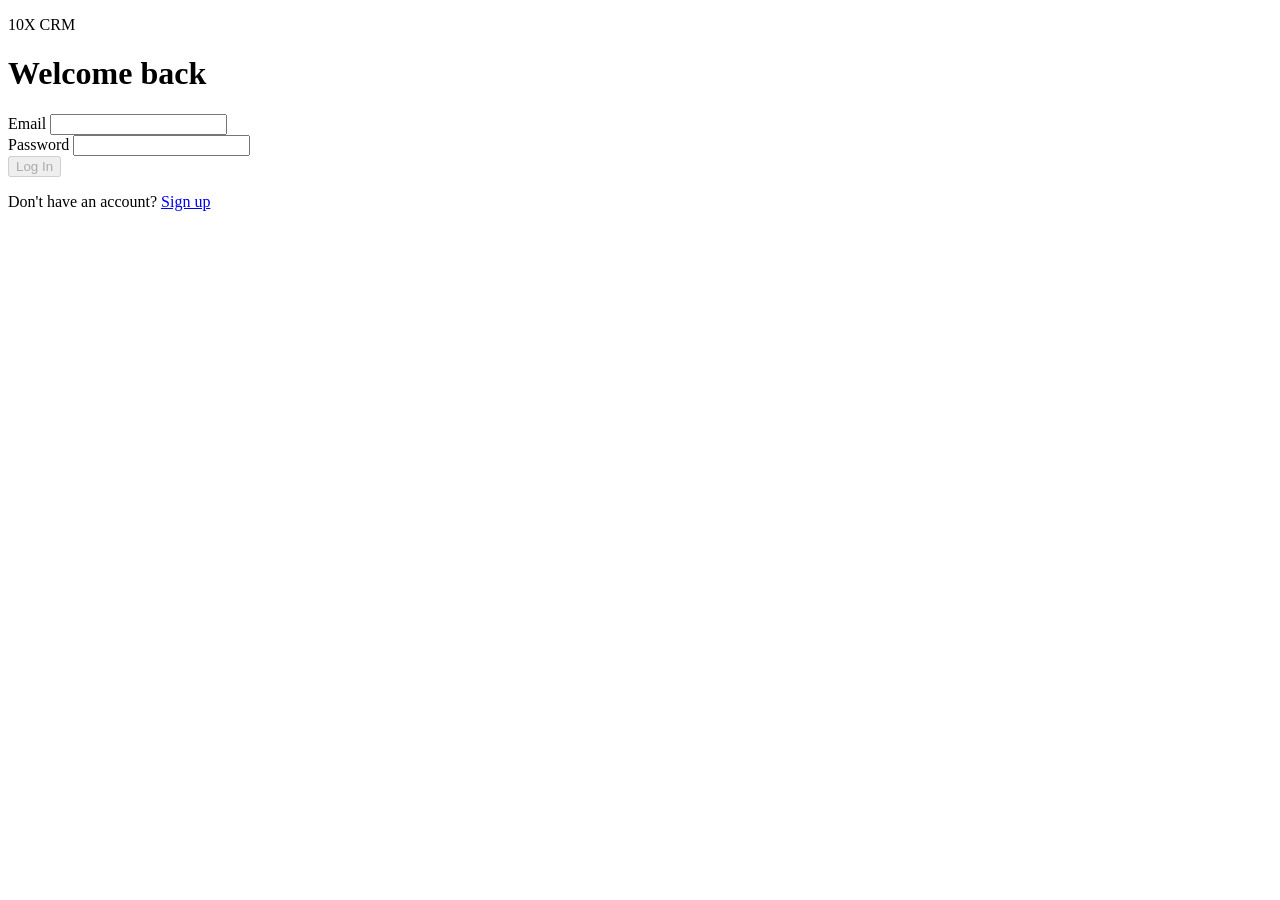
==== index.html @ ee67ece0 "Add CRM login page markup" ====
<!DOCTYPE html>
<html lang="en">
<head>
    <meta charset="UTF-8">
    <meta name="viewport" content="width=device-width, initial-scale=1.0">
    <title>Log In | 10X CRM</title>
</head>
<body>
    <main>
        <p>10X CRM</p>
        <h1>Welcome back</h1>

        <form method="post" novalidate>
            <div>
                <label for="email">Email</label>
                <input
                    type="text"
                    id="email"
                    name="email"
                    inputmode="email"
                    autocomplete="email"
                    required
                >
            </div>

            <div>
                <label for="password">Password</label>
                <input
                    type="password"
                    id="password"
                    name="password"
                    autocomplete="current-password"
                    required
                >
            </div>

            <button type="submit" disabled>Log In</button>
        </form>

        <p>Don't have an account? <a href="signup.html">Sign up</a></p>
    </main>
</body>
</html>
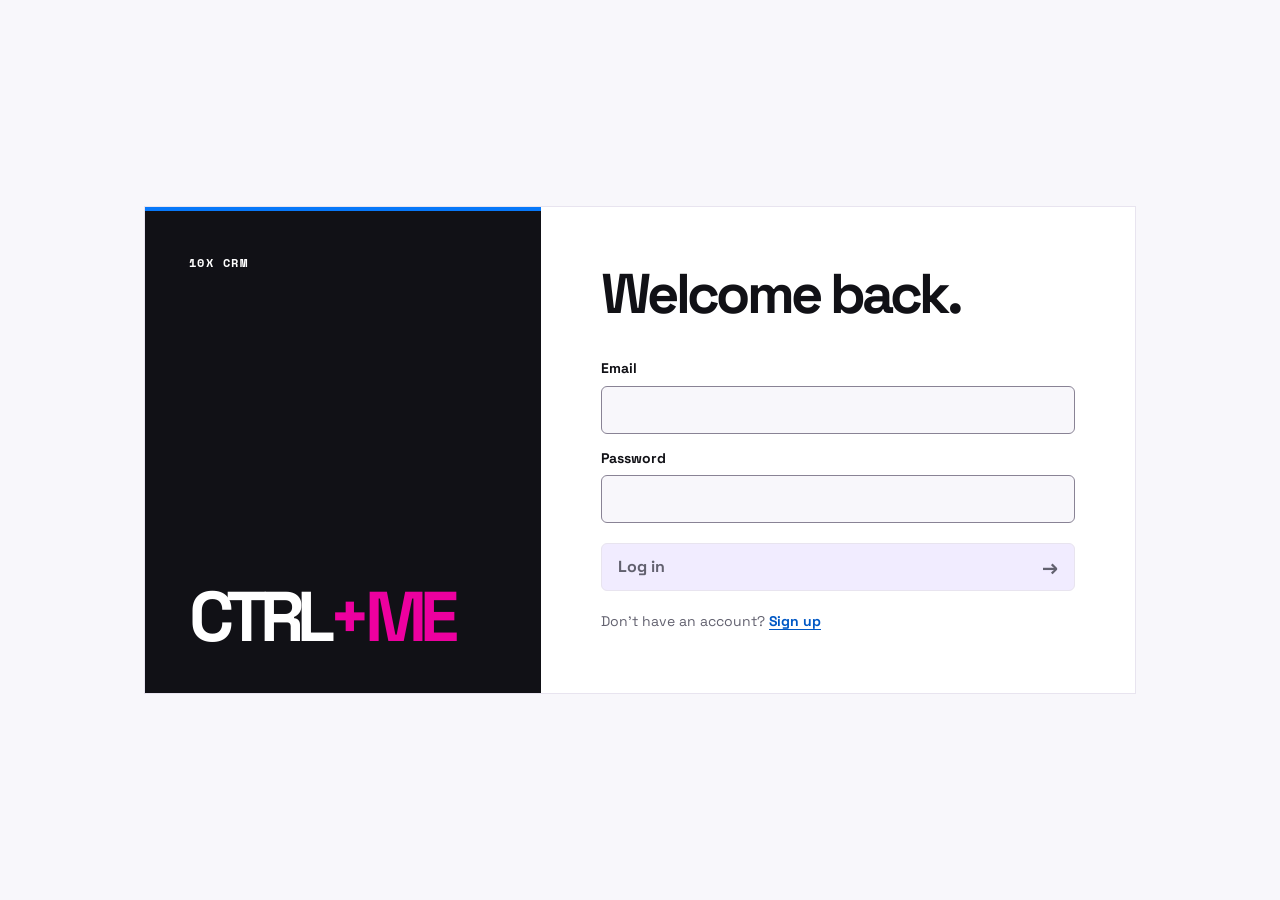
==== commit 1305c3a2: "feat: style CRM login and signup screens" ====
--- a/index.html
+++ b/index.html
@@ -3,41 +3,52 @@
 <head>
     <meta charset="UTF-8">
     <meta name="viewport" content="width=device-width, initial-scale=1.0">
+    <link rel="stylesheet" href="./css/crm.css">
     <title>Log In | 10X CRM</title>
 </head>
-<body>
-    <main>
-        <p>10X CRM</p>
-        <h1>Welcome back</h1>
+<body class="crm-access">
+    <main class="access-shell">
+        <div class="access-brand">
+            <p class="access-product">10X CRM</p>
+            <p class="access-wordmark">CTRL<span>+ME</span></p>
+        </div>
 
-        <form method="post" novalidate>
-            <div>
-                <label for="email">Email</label>
-                <input
-                    type="text"
-                    id="email"
-                    name="email"
-                    inputmode="email"
-                    autocomplete="email"
-                    required
-                >
-            </div>
+        <section class="access-content" aria-labelledby="access-title">
+            <h1 id="access-title">Welcome back.</h1>
 
-            <div>
-                <label for="password">Password</label>
-                <input
-                    type="password"
-                    id="password"
-                    name="password"
-                    autocomplete="current-password"
-                    required
-                >
-            </div>
+            <form class="access-form" method="post" novalidate>
+                <div class="access-field">
+                    <label for="email">Email</label>
+                    <input
+                        type="text"
+                        id="email"
+                        name="email"
+                        inputmode="email"
+                        autocomplete="email"
+                        required
+                    >
+                </div>
 
-            <button type="submit" disabled>Log In</button>
-        </form>
+                <div class="access-field">
+                    <label for="password">Password</label>
+                    <input
+                        type="password"
+                        id="password"
+                        name="password"
+                        autocomplete="current-password"
+                        required
+                    >
+                </div>
 
-        <p>Don't have an account? <a href="signup.html">Sign up</a></p>
+                <button class="access-submit" type="submit" disabled>
+                    Log in <span aria-hidden="true">→</span>
+                </button>
+            </form>
+
+            <p class="access-switch">
+                Don’t have an account? <a href="signup.html">Sign up</a>
+            </p>
+        </section>
     </main>
 </body>
 </html>
--- a/css/crm.css
+++ b/css/crm.css
@@ -0,0 +1,523 @@
+@import url("https://fonts.googleapis.com/css2?family=Space+Grotesk:wght@400;500;600;700&family=Space+Mono:wght@400;700&display=swap");
+
+:root {
+    color-scheme: light;
+    --font-body: "Space Grotesk", sans-serif;
+    --font-mono: "Space Mono", monospace;
+    --paper: #f8f7fb;
+    --white: #fff;
+    --ink: #111116;
+    --blue: #0878f9;
+    --magenta: #ed009f;
+    --lavender: #bca4ff;
+    --lavender-soft: #f1ecff;
+
+    --page: var(--paper);
+    --surface: var(--white);
+    --text: var(--ink);
+    --muted: #62616f;
+    --border: #e8e4ef;
+    --field-border: #898395;
+    --highlight: var(--lavender-soft);
+    --accent-text: #a50070;
+    --link: #0058c5;
+    --focus: #0058c5;
+    --button: #0058c5;
+    --button-hover: #00459c;
+    --error: #a41747;
+}
+
+:root[data-theme="dark"] {
+    color-scheme: dark;
+    --page: var(--ink);
+    --surface: #1d1c24;
+    --text: var(--white);
+    --muted: #c5c0d0;
+    --border: #423d50;
+    --highlight: #2e2442;
+    --accent-text: #ff80d0;
+    --link: var(--lavender);
+    --focus: var(--lavender);
+    --error: #ff9db9;
+}
+
+* {
+    box-sizing: border-box;
+}
+
+body {
+    min-height: 100vh;
+    min-height: 100svh;
+    margin: 0;
+    background: var(--page);
+    color: var(--text);
+    font: 1rem/1.55 var(--font-body);
+}
+
+[hidden] {
+    display: none !important;
+}
+
+a {
+    color: var(--link);
+    text-underline-offset: 0.2em;
+}
+
+button,
+input {
+    font: inherit;
+}
+
+button {
+    cursor: pointer;
+}
+
+button:disabled {
+    cursor: not-allowed;
+}
+
+:focus-visible {
+    outline: 2px solid var(--focus);
+    outline-offset: 3px;
+}
+
+label {
+    display: block;
+    margin-bottom: 0.375rem;
+    font-size: 0.875rem;
+    font-weight: 700;
+}
+
+input:not([type="checkbox"], [type="radio"]) {
+    display: block;
+    width: 100%;
+    min-height: 2.75rem;
+    padding: 0.625rem 0.75rem;
+    border: 1px solid var(--field-border);
+    border-radius: 0;
+    background: var(--page);
+    color: var(--text);
+}
+
+input[aria-invalid="true"] {
+    border-color: var(--error);
+}
+
+.field {
+    margin-bottom: 0.875rem;
+}
+
+.field-error,
+.form-error {
+    color: var(--error);
+    font-size: 0.8125rem;
+}
+
+.field-error {
+    display: block;
+    margin-top: 0.25rem;
+}
+
+.field-error:empty,
+.form-error:empty {
+    display: none;
+}
+
+.primary,
+.access-submit {
+    min-height: 2.75rem;
+    padding: 0.625rem 1rem;
+    border: 1px solid transparent;
+    background: var(--button);
+    color: var(--white);
+    font-weight: 700;
+}
+
+.primary:hover:not(:disabled),
+.access-submit:hover:not(:disabled) {
+    background: var(--button-hover);
+}
+
+.primary:disabled,
+.access-submit:disabled {
+    border-color: var(--border);
+    background: var(--highlight);
+    color: var(--muted);
+}
+
+form .primary {
+    width: 100%;
+    margin-top: 0.25rem;
+}
+
+.muted {
+    color: var(--muted);
+}
+
+/* Login and signup */
+
+body.crm-access {
+    display: grid;
+    place-items: center;
+    padding: clamp(1rem, 4vw, 3rem);
+}
+
+.access-shell {
+    display: grid;
+    width: min(100%, 62rem);
+    grid-template-columns: minmax(0, 2fr) minmax(0, 3fr);
+    border: 1px solid var(--border);
+    background: var(--surface);
+}
+
+.access-brand {
+    display: flex;
+    min-width: 0;
+    flex-direction: column;
+    justify-content: space-between;
+    gap: 2rem;
+    padding: clamp(1.5rem, 4vw, 2.75rem);
+    border-top: 4px solid var(--blue);
+    background: var(--ink);
+    color: var(--white);
+}
+
+.access-product {
+    margin: 0;
+    font: 700 0.75rem/1.4 var(--font-mono);
+    letter-spacing: 0.12em;
+}
+
+.access-wordmark {
+    margin: 0;
+    font-size: clamp(2.5rem, 5.5vw, 5.5rem);
+    font-weight: 700;
+    line-height: 0.9;
+    letter-spacing: -0.1em;
+}
+
+.access-wordmark span {
+    color: var(--magenta);
+}
+
+.access-content {
+    min-width: 0;
+    padding: clamp(1.5rem, 5vw, 3.75rem);
+}
+
+.access-content h1 {
+    margin: 0 0 clamp(1.5rem, 4vw, 2.25rem);
+    font-size: clamp(2rem, 4.4vw, 3.5rem);
+    font-weight: 700;
+    line-height: 0.98;
+    letter-spacing: -0.065em;
+}
+
+.access-form {
+    display: grid;
+    gap: 0.875rem;
+}
+
+.access-optional {
+    color: var(--muted);
+    font-weight: 400;
+}
+
+.access-field input {
+    min-height: 3rem;
+    padding-inline: 0.875rem;
+    border-radius: 0.375rem;
+}
+
+.access-field input:focus {
+    outline: 2px solid var(--focus);
+    outline-offset: 2px;
+}
+
+.access-submit {
+    display: flex;
+    min-height: 3rem;
+    align-items: center;
+    justify-content: space-between;
+    gap: 0.75rem;
+    margin-top: 0.375rem;
+    border-radius: 0.375rem;
+}
+
+.access-submit span {
+    font-size: 1.25rem;
+    line-height: 1;
+}
+
+.access-switch,
+.auth-switch,
+.account-link {
+    margin: 1.25rem 0 0;
+    color: var(--muted);
+    font-size: 0.875rem;
+}
+
+.access-switch a,
+.auth-switch a,
+.account-link a {
+    font-weight: 700;
+}
+
+.auth-switch,
+.account-link {
+    text-align: center;
+}
+
+/* Shared CRM pages */
+
+.brand {
+    margin: 0;
+    color: var(--text);
+    font: 700 1.125rem/1.2 var(--font-mono);
+    letter-spacing: -0.06em;
+    text-decoration: none;
+}
+
+.brand span {
+    color: var(--accent-text);
+}
+
+.eyebrow {
+    color: var(--accent-text);
+    font: 700 0.75rem/1.5 var(--font-mono);
+    letter-spacing: 0.1em;
+    text-transform: uppercase;
+}
+
+.auth-header,
+.app-header {
+    display: flex;
+    align-items: center;
+    padding: 1rem clamp(1rem, 4vw, 3rem);
+    border-top: 4px solid var(--blue);
+    border-bottom: 1px solid var(--border);
+    background: var(--surface);
+}
+
+.auth-header {
+    flex-wrap: wrap;
+    justify-content: space-between;
+    gap: 0.75rem;
+}
+
+.auth-layout {
+    display: grid;
+    max-width: 72rem;
+    grid-template-columns: minmax(0, 1fr) minmax(0, 440px);
+    align-items: center;
+    gap: clamp(2rem, 7vw, 6rem);
+    margin-inline: auto;
+    padding: clamp(2.5rem, 8vw, 6rem) clamp(1rem, 4vw, 3rem);
+}
+
+.intro h1,
+.app-main h1 {
+    margin: 0.75rem 0 1rem;
+    font-size: clamp(2.5rem, 6vw, 5.5rem);
+    line-height: 0.95;
+    letter-spacing: -0.075em;
+    overflow-wrap: break-word;
+}
+
+.intro p:not(.eyebrow) {
+    max-width: 42ch;
+    color: var(--muted);
+}
+
+.intro .step {
+    margin-top: 1.75rem;
+    border-top: 1px solid var(--border);
+    padding-top: 1rem;
+    font: 0.8125rem/1.6 var(--font-mono);
+}
+
+.card {
+    min-width: 0;
+    padding: clamp(1.25rem, 4vw, 2.25rem);
+    border: 1px solid var(--border);
+    background: var(--surface);
+}
+
+.auth-layout .card {
+    border-color: var(--blue);
+    border-top-width: 3px;
+    box-shadow: 5px 5px 0 var(--magenta);
+}
+
+.card h2 {
+    margin: 0 0 0.625rem;
+    font-size: clamp(1.75rem, 4vw, 2.5rem);
+    line-height: 1;
+    letter-spacing: -0.055em;
+}
+
+.card > p {
+    margin: 0 0 1.25rem;
+}
+
+.card > .auth-switch {
+    margin: 1rem 0 0;
+}
+
+.card > .learning-note {
+    margin: 1.25rem 0 0;
+    border-top: 1px solid var(--border);
+    padding-top: 0.875rem;
+    color: var(--muted);
+    font-size: 0.8125rem;
+}
+
+.app-header {
+    gap: clamp(0.75rem, 3vw, 2rem);
+}
+
+.quiet {
+    min-height: 2.75rem;
+    padding: 0.5rem 0.75rem;
+    border: 1px solid var(--field-border);
+    background: var(--surface);
+    color: var(--text);
+    font-size: 0.875rem;
+    font-weight: 700;
+}
+
+.quiet:hover:not(:disabled) {
+    background: var(--highlight);
+}
+
+.app-header nav {
+    display: flex;
+    flex: 1;
+    flex-wrap: wrap;
+    gap: 0.25rem;
+}
+
+.app-header nav a {
+    display: inline-flex;
+    min-height: 2.75rem;
+    align-items: center;
+    padding: 0.375rem 0.75rem;
+    color: var(--muted);
+    font-weight: 600;
+    text-decoration: none;
+}
+
+.app-header nav a:hover,
+.app-header nav a[aria-current="page"] {
+    background: var(--highlight);
+    color: var(--text);
+}
+
+.app-header nav a[aria-current="page"] {
+    box-shadow: inset 0 -2px var(--magenta);
+}
+
+.app-main {
+    max-width: 72rem;
+    margin: clamp(2rem, 6vw, 4rem) auto;
+    padding-inline: clamp(1rem, 4vw, 3rem);
+}
+
+.milestone {
+    max-width: 45rem;
+    margin-top: 1.75rem;
+}
+
+.milestone li + li {
+    margin-top: 0.75rem;
+}
+
+/* Notifications */
+
+#toasts {
+    position: fixed;
+    right: 1rem;
+    bottom: 1rem;
+    z-index: 100;
+    display: grid;
+    width: min(27rem, calc(100% - 2rem));
+    gap: 0.625rem;
+}
+
+.toast {
+    display: flex;
+    align-items: center;
+    justify-content: space-between;
+    gap: 0.75rem;
+    padding: 0.625rem 0.75rem 0.625rem 1rem;
+    border: 1px solid var(--border);
+    border-left: 4px solid var(--blue);
+    background: var(--surface);
+    color: var(--text);
+    box-shadow: 0 8px 24px rgb(17 17 22 / 12%);
+    overflow-wrap: anywhere;
+}
+
+.toast.error {
+    border-left-color: var(--error);
+}
+
+.toast button {
+    flex-shrink: 0;
+    min-width: 2.75rem;
+    min-height: 2.75rem;
+    border: 0;
+    background: transparent;
+    color: var(--text);
+    font-size: 1.25rem;
+}
+
+@media (max-width: 800px) {
+    .auth-layout {
+        max-width: 34rem;
+        grid-template-columns: minmax(0, 1fr);
+    }
+
+    .app-header {
+        flex-wrap: wrap;
+    }
+
+    .app-header nav {
+        order: 3;
+        flex-basis: 100%;
+    }
+
+    #account-name {
+        display: none;
+    }
+}
+
+@media (max-width: 680px) {
+    .access-shell {
+        max-width: 30rem;
+        grid-template-columns: minmax(0, 1fr);
+    }
+
+    .access-brand {
+        flex-direction: row;
+        flex-wrap: wrap;
+        align-items: center;
+        gap: 0.75rem;
+        padding: 1rem 1.25rem;
+    }
+
+    .access-wordmark {
+        font-size: 2rem;
+    }
+}
+
+@media (max-width: 420px) {
+    .auth-layout .card {
+        box-shadow: 3px 3px 0 var(--magenta);
+    }
+
+    .intro h1,
+    .app-main h1 {
+        font-size: clamp(2.125rem, 11vw, 2.75rem);
+    }
+}
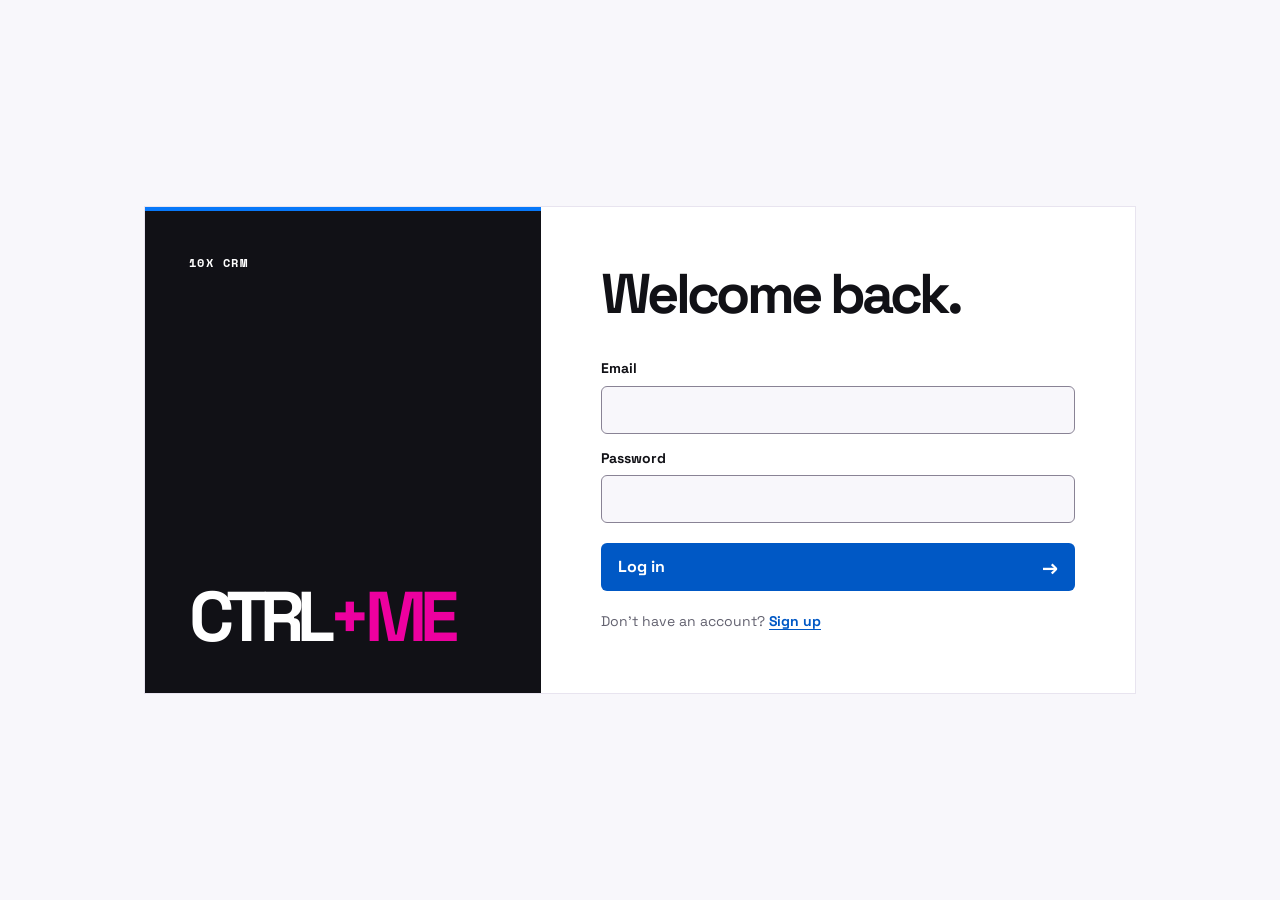
==== commit 0229e9f5: "feat: validate CRM signup and login" ====
--- a/index.html
+++ b/index.html
@@ -4,9 +4,10 @@
     <meta charset="UTF-8">
     <meta name="viewport" content="width=device-width, initial-scale=1.0">
     <link rel="stylesheet" href="./css/crm.css">
+    <script type="module" src="./js/auth-page.js"></script>
     <title>Log In | 10X CRM</title>
 </head>
-<body class="crm-access">
+<body class="crm-access" data-page="login">
     <main class="access-shell">
         <div class="access-brand">
             <p class="access-product">10X CRM</p>
--- a/css/crm.css
+++ b/css/crm.css
@@ -520,4 +520,19 @@
     .app-main h1 {
         font-size: clamp(2.125rem, 11vw, 2.75rem);
     }
+}
+
+.auth-success {
+    margin: 1rem 0 0;
+    color: #17643a;
+    font-size: 0.875rem;
+    font-weight: 700;
+}
+
+:root[data-theme="dark"] .auth-success {
+    color: #8cdaa8;
+}
+
+.auth-success:empty {
+    display: none;
 }
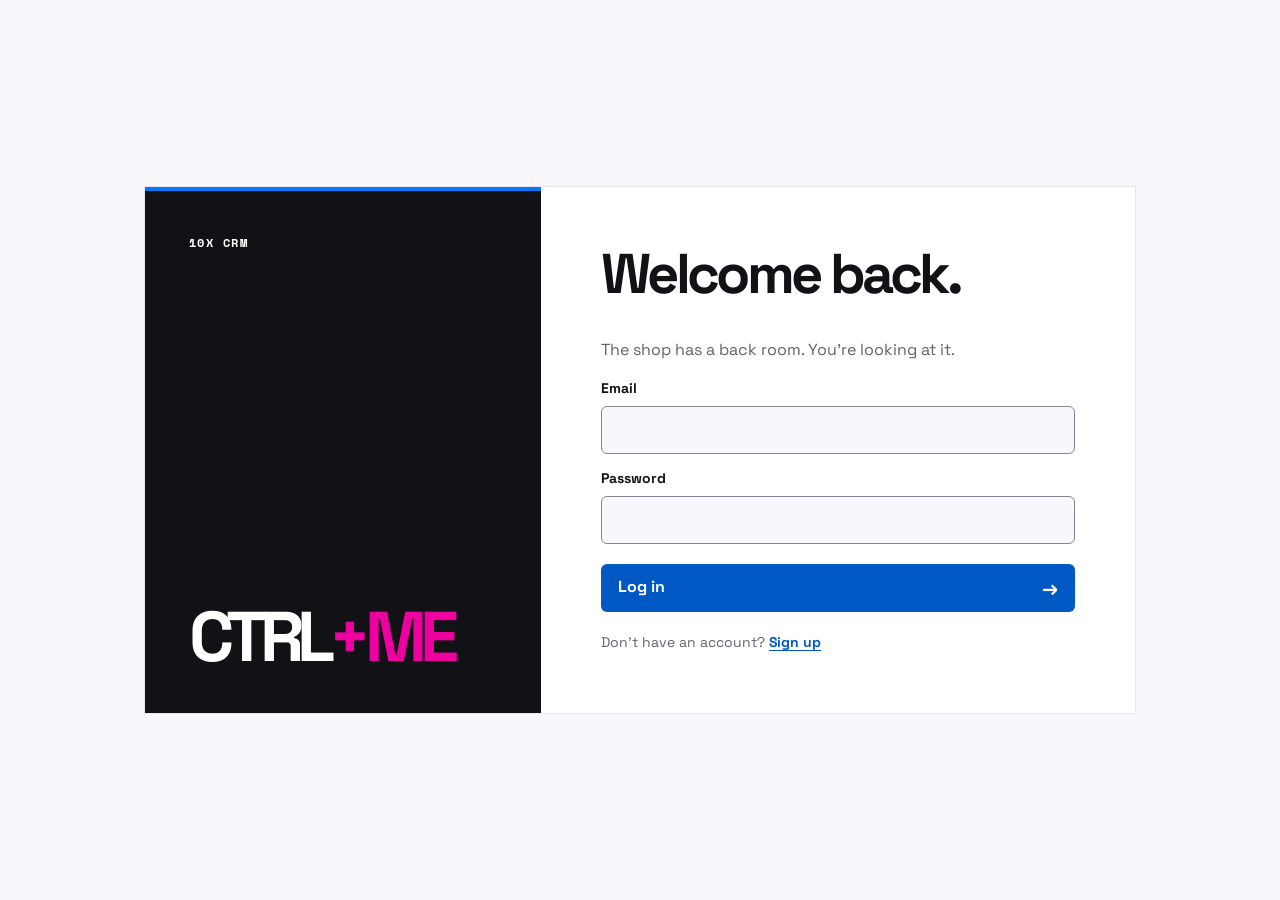
==== commit 82b98d25: "style: bring CTRL+ME branding into the CRM" ====
--- a/index.html
+++ b/index.html
@@ -3,6 +3,7 @@
 <head>
     <meta charset="UTF-8">
     <meta name="viewport" content="width=device-width, initial-scale=1.0">
+    <script src="./js/theme.js"></script>
     <link rel="stylesheet" href="./css/crm.css">
     <script type="module" src="./js/auth-page.js"></script>
     <title>Log In | 10X CRM</title>
@@ -16,6 +17,7 @@
 
         <section class="access-content" aria-labelledby="access-title">
             <h1 id="access-title">Welcome back.</h1>
+            <p class="muted">The shop has a back room. You’re looking at it.</p>
 
             <form class="access-form" method="post" novalidate>
                 <div class="access-field">
--- a/css/crm.css
+++ b/css/crm.css
@@ -29,15 +29,16 @@
 
 :root[data-theme="dark"] {
     color-scheme: dark;
-    --page: var(--ink);
-    --surface: #1d1c24;
-    --text: var(--white);
-    --muted: #c5c0d0;
-    --border: #423d50;
-    --highlight: #2e2442;
-    --accent-text: #ff80d0;
-    --link: var(--lavender);
-    --focus: var(--lavender);
+    --page: #111116;
+    --surface: #1c1c25;
+    --text: #f8f7fb;
+    --muted: #b7b3c4;
+    --border: #373342;
+    --field-border: #777084;
+    --highlight: #2d2343;
+    --accent-text: #ff8bda;
+    --link: #9dcaff;
+    --focus: #9dcaff;
     --error: #ff9db9;
 }
 
@@ -379,7 +380,7 @@
 .quiet {
     min-height: 2.75rem;
     padding: 0.5rem 0.75rem;
-    border: 1px solid var(--field-border);
+    border: none;
     background: var(--surface);
     color: var(--text);
     font-size: 0.875rem;
@@ -535,4 +536,473 @@
 
 .auth-success:empty {
     display: none;
-}+}
+
+.client-list {
+    display: grid;
+    grid-template-columns: repeat(auto-fit, minmax(min(100%, 16rem), 1fr));
+    gap: 0.875rem;
+    margin: 1.25rem 0 0;
+    padding: 0;
+    list-style: none;
+}
+
+.client-card {
+    display: grid;
+    grid-template-columns: auto minmax(0, 1fr);
+    align-items: start;
+    gap: 0.75rem;
+    padding: 1rem;
+    overflow-wrap: anywhere;
+}
+
+.client-card img {
+    border: 1px solid var(--border);
+    background: var(--highlight);
+    object-fit: cover;
+}
+
+.client-card h2 {
+    margin: 0 0 0.25rem;
+    font-size: 1.125rem;
+    line-height: 1.2;
+}
+
+.client-card p {
+    margin: 0.25rem 0;
+}
+
+.client-badge {
+    display: inline-block;
+    margin-top: 0.5rem;
+    padding: 0.125rem 0.5rem;
+    background: var(--highlight);
+    color: var(--text);
+    font: 700 0.75rem/1.5 var(--font-mono);
+}
+
+.client-value {
+    font-weight: 700;
+}
+
+.clients-heading {
+    display: flex;
+    align-items: center;
+    justify-content: space-between;
+    flex-wrap: wrap;
+    gap: 0.75rem;
+}
+
+#client-dialog {
+    width: min(32rem, calc(100% - 2rem));
+    max-height: calc(100dvh - 2rem);
+    padding: 1.25rem;
+    border: 1px solid var(--border);
+    background: var(--surface);
+    color: var(--text);
+}
+
+#client-dialog::backdrop {
+    background: rgb(17 17 22 / 65%);
+}
+
+#client-dialog h2 {
+    margin: 0;
+}
+
+#client-form {
+    margin-top: 1rem;
+}
+
+#client-form select {
+    width: 100%;
+    min-height: 2.75rem;
+    padding: 0.5rem 0.75rem;
+    border: 1px solid var(--field-border);
+    background: var(--page);
+    color: var(--text);
+    font: inherit;
+}
+
+.dashboard-heading {
+    display: flex;
+    flex-wrap: wrap;
+    align-items: end;
+    justify-content: space-between;
+    gap: 0.75rem 1.5rem;
+    margin-bottom: 1.5rem;
+}
+
+.dashboard-heading h1 {
+    margin-bottom: 0;
+}
+
+.dashboard-clock {
+    color: var(--muted);
+    font: 700 0.8125rem/1.5 var(--font-mono);
+}
+
+.dashboard-stats,
+.dashboard-panels {
+    display: grid;
+    gap: 1rem;
+}
+
+.dashboard-stats {
+    grid-template-columns: repeat(4, minmax(0, 1fr));
+    margin: 0 0 1rem;
+}
+
+.dashboard-stats .card {
+    padding: 1.125rem;
+    border-top: 3px solid var(--blue);
+}
+
+.dashboard-stats dt {
+    color: var(--muted);
+    font-size: 0.875rem;
+    font-weight: 700;
+}
+
+.dashboard-stats dd {
+    margin: 0.375rem 0 0;
+    font-size: clamp(1.5rem, 3vw, 2.5rem);
+    font-weight: 700;
+    line-height: 1;
+    overflow-wrap: anywhere;
+}
+
+.dashboard-panels {
+    grid-template-columns: minmax(0, 2fr) minmax(0, 3fr);
+    align-items: start;
+}
+
+.dashboard-pipeline > div,
+.dashboard-recent > li {
+    display: flex;
+    flex-wrap: wrap;
+    align-items: baseline;
+    justify-content: space-between;
+    gap: 0.25rem 1rem;
+    padding: 0.625rem 0;
+    border-bottom: 1px solid var(--border);
+    overflow-wrap: anywhere;
+}
+
+.dashboard-pipeline dd {
+    margin: 0;
+    font-weight: 700;
+}
+
+.dashboard-recent {
+    margin: 0 0 1rem;
+    padding: 0;
+    list-style: none;
+}
+
+.dashboard-client-meta {
+    flex-basis: 100%;
+    font-size: 0.875rem;
+}
+
+@media (max-width: 760px) {
+    .dashboard-stats {
+        grid-template-columns: repeat(2, minmax(0, 1fr));
+    }
+
+    .dashboard-panels {
+        grid-template-columns: minmax(0, 1fr);
+    }
+}
+
+.theme-toggle {
+    display: inline-grid;
+    min-width: 4.25rem;
+    min-height: 2.75rem;
+    padding: 0;
+    place-items: center;
+    border: 0;
+    border-radius: 999px;
+    background: transparent;
+    cursor: pointer;
+}
+
+.theme-toggle__track {
+    position: relative;
+    display: grid;
+    grid-template-columns: repeat(2, 1fr);
+    align-items: center;
+    width: 4.25rem;
+    height: 2rem;
+    border-radius: 999px;
+    background: var(--highlight);
+    color: var(--text);
+    box-shadow: inset 0 0 0 1px var(--border);
+}
+
+.theme-toggle__thumb {
+    position: absolute;
+    top: 0.25rem;
+    left: 0.3125rem;
+    width: 1.5rem;
+    height: 1.5rem;
+    border-radius: 50%;
+    background: var(--lavender);
+    transition: transform 180ms ease;
+}
+
+.theme-toggle__icon {
+    position: relative;
+    text-align: center;
+    font: 700 1rem/1 system-ui, sans-serif;
+}
+
+.theme-toggle[aria-pressed="true"] .theme-toggle__thumb {
+    transform: translateX(2.125rem);
+}
+
+.theme-toggle[aria-pressed="false"] .theme-toggle__icon:nth-child(2),
+.theme-toggle[aria-pressed="true"] .theme-toggle__icon:last-child {
+    color: #111116;
+}
+
+.theme-toggle:focus-visible {
+    outline: 2px solid var(--focus);
+    outline-offset: 3px;
+}
+
+@media (prefers-reduced-motion: reduce) {
+    .theme-toggle__thumb {
+        transition: none;
+    }
+}
+
+.crm-footer {
+    background: var(--blue);
+    color: #fff;
+}
+
+.crm-footer__inner {
+    width: min(100%, 80rem);
+    margin-inline: auto;
+    padding: 2.5rem clamp(1.25rem, 4vw, 3rem) 1.25rem;
+}
+
+.crm-footer__top,
+.crm-footer__bottom {
+    display: flex;
+    flex-wrap: wrap;
+    justify-content: space-between;
+    gap: 1.5rem;
+}
+
+.crm-footer__brand {
+    color: inherit;
+    font-size: 2.5rem;
+    font-weight: 700;
+    line-height: 1;
+    letter-spacing: -0.08em;
+    text-decoration: none;
+}
+
+.crm-footer__brand sup {
+    font-size: 0.55em;
+}
+
+.crm-footer__top p {
+    margin: 0.75rem 0 0;
+}
+
+.crm-footer__contact h2 {
+    margin: 0 0 0.625rem;
+    font: 700 0.75rem/1.4 var(--font-mono, monospace);
+    letter-spacing: 0.1em;
+    text-transform: uppercase;
+}
+.crm-footer__contact p {
+    margin-top: 0;
+}
+
+.crm-footer__bottom {
+    gap: 0.5rem 1rem;
+    margin-top: 2rem;
+    padding-top: 1rem;
+    border-top: 1px solid rgb(255 255 255 / 45%);
+    font: 0.75rem/1.5 var(--font-mono, monospace);
+    letter-spacing: 0.06em;
+}
+.dashboard-stats > .stat-card--total {
+    --stat-accent: var(--blue);
+}
+
+.dashboard-stats > .stat-card--active {
+    --stat-accent: var(--lavender);
+}
+
+.dashboard-stats > .stat-card--won {
+    --stat-accent: #48c9a0;
+}
+
+.dashboard-stats > .stat-card--new {
+    --stat-accent: var(--magenta);
+}
+
+.dashboard-stats > .stat-card {
+    border-top: 4px solid var(--stat-accent);
+    background-color: color-mix(in srgb, var(--stat-accent) 14%, var(--surface));
+}
+
+.dashboard-stats > .stat-card > dd {
+    color: var(--text);
+}
+
+.boss-note {
+    border: 1px solid var(--blue);
+    background: var(--surface);
+    color: var(--text);
+    box-shadow: 4px 4px 0 var(--magenta);
+}
+
+.boss-note h2 {
+    margin: 0;
+    padding: 0.625rem 1rem;
+    border-bottom: 1px solid var(--blue);
+    background: var(--highlight);
+    color: var(--accent-text);
+    font: 700 0.75rem/1.4 var(--font-mono);
+    letter-spacing: 0.1em;
+}
+
+.boss-note p {
+    margin: 0;
+    padding: 1rem 1rem 0;
+    color: var(--text);
+    font: 600 clamp(1.125rem, 2.5vw, 1.5rem)/1.3 var(--font-body);
+    letter-spacing: -0.025em;
+}
+
+.boss-note .boss-note__signature {
+    padding: 0.75rem 1rem 1rem;
+    color: var(--accent-text);
+    font: 700 0.75rem/1.5 var(--font-mono);
+    letter-spacing: 0;
+    text-align: right;
+}
+
+.dashboard-overview {
+    display: grid;
+    grid-template-columns: minmax(0, 1fr);
+    align-items: start;
+    gap: 1.5rem;
+    margin-top: 2rem;
+}
+
+.dashboard-overview__left {
+    display: grid;
+    grid-template-columns: minmax(0, 1fr);
+    gap: 1.5rem;
+}
+
+.dashboard-overview__left > .boss-note {
+    margin: 0 4px 4px 0;
+}
+
+@media (min-width: 48rem) {
+    .dashboard-overview {
+        grid-template-columns: minmax(0, 1fr) minmax(0, 1.2fr);
+    }
+}
+
+.client-card__actions {
+    grid-column: 1 / -1;
+    display: flex;
+    justify-content: flex-end;
+    flex-wrap: wrap;
+    gap: 0.5rem;
+    margin-top: 0.25rem;
+    padding-top: 0.625rem;
+    border-top: 1px solid var(--border);
+}
+
+.client-card .client-delete {
+    min-height: 2.75rem;
+    padding: 0.5rem 0.875rem;
+    border: 1px solid currentColor;
+    background: transparent;
+    color: var(--accent-text);
+    font: inherit;
+    font-size: 0.875rem;
+    font-weight: 700;
+    cursor: pointer;
+}
+
+.client-card .client-delete:hover:not(:disabled) {
+    background: var(--highlight);
+}
+
+.client-card .client-delete:focus-visible {
+    outline: 2px solid var(--focus);
+    outline-offset: 3px;
+}
+
+.client-card .client-delete:disabled {
+    opacity: 0.55;
+    cursor: wait;
+}
+
+.client-card .client-badge[data-status="Lead"] {
+    --badge-color: var(--blue);
+}
+
+.client-card .client-badge[data-status="Contacted"] {
+    --badge-color: var(--lavender);
+}
+
+.client-card .client-badge[data-status="Won"] {
+    --badge-color: #48c9a0;
+}
+
+.client-card .client-badge[data-status="Lost"] {
+    --badge-color: var(--magenta);
+}
+
+.client-card .client-badge[data-status] {
+    background: var(--badge-color);
+    color: #111116;
+}
+
+.client-card .client-status-select {
+    display: inline-block;
+    width: auto;
+    min-height: 2rem;
+    padding: 0.25rem 0.5rem;
+    border: 1px solid transparent;
+    border-radius: 10px;
+    background: var(--badge-color, var(--highlight));
+    color: #111116;
+    font: inherit;
+    font-size: 0.8rem;
+    font-weight: 700;
+    cursor: pointer;
+}
+
+.client-card .client-status-select:focus-visible {
+    outline: 2px solid var(--focus);
+    outline-offset: 2px;
+}
+
+.client-company {
+    display: flex;
+    align-items: center;
+    gap: 0.5rem;
+    overflow-wrap: anywhere;
+}
+
+.client-card .client-company__logo {
+    width: 28px;
+    height: 28px;
+    flex: 0 0 28px;
+    border-radius: 0;
+    background: var(--surface);
+    object-fit: contain;
+}
